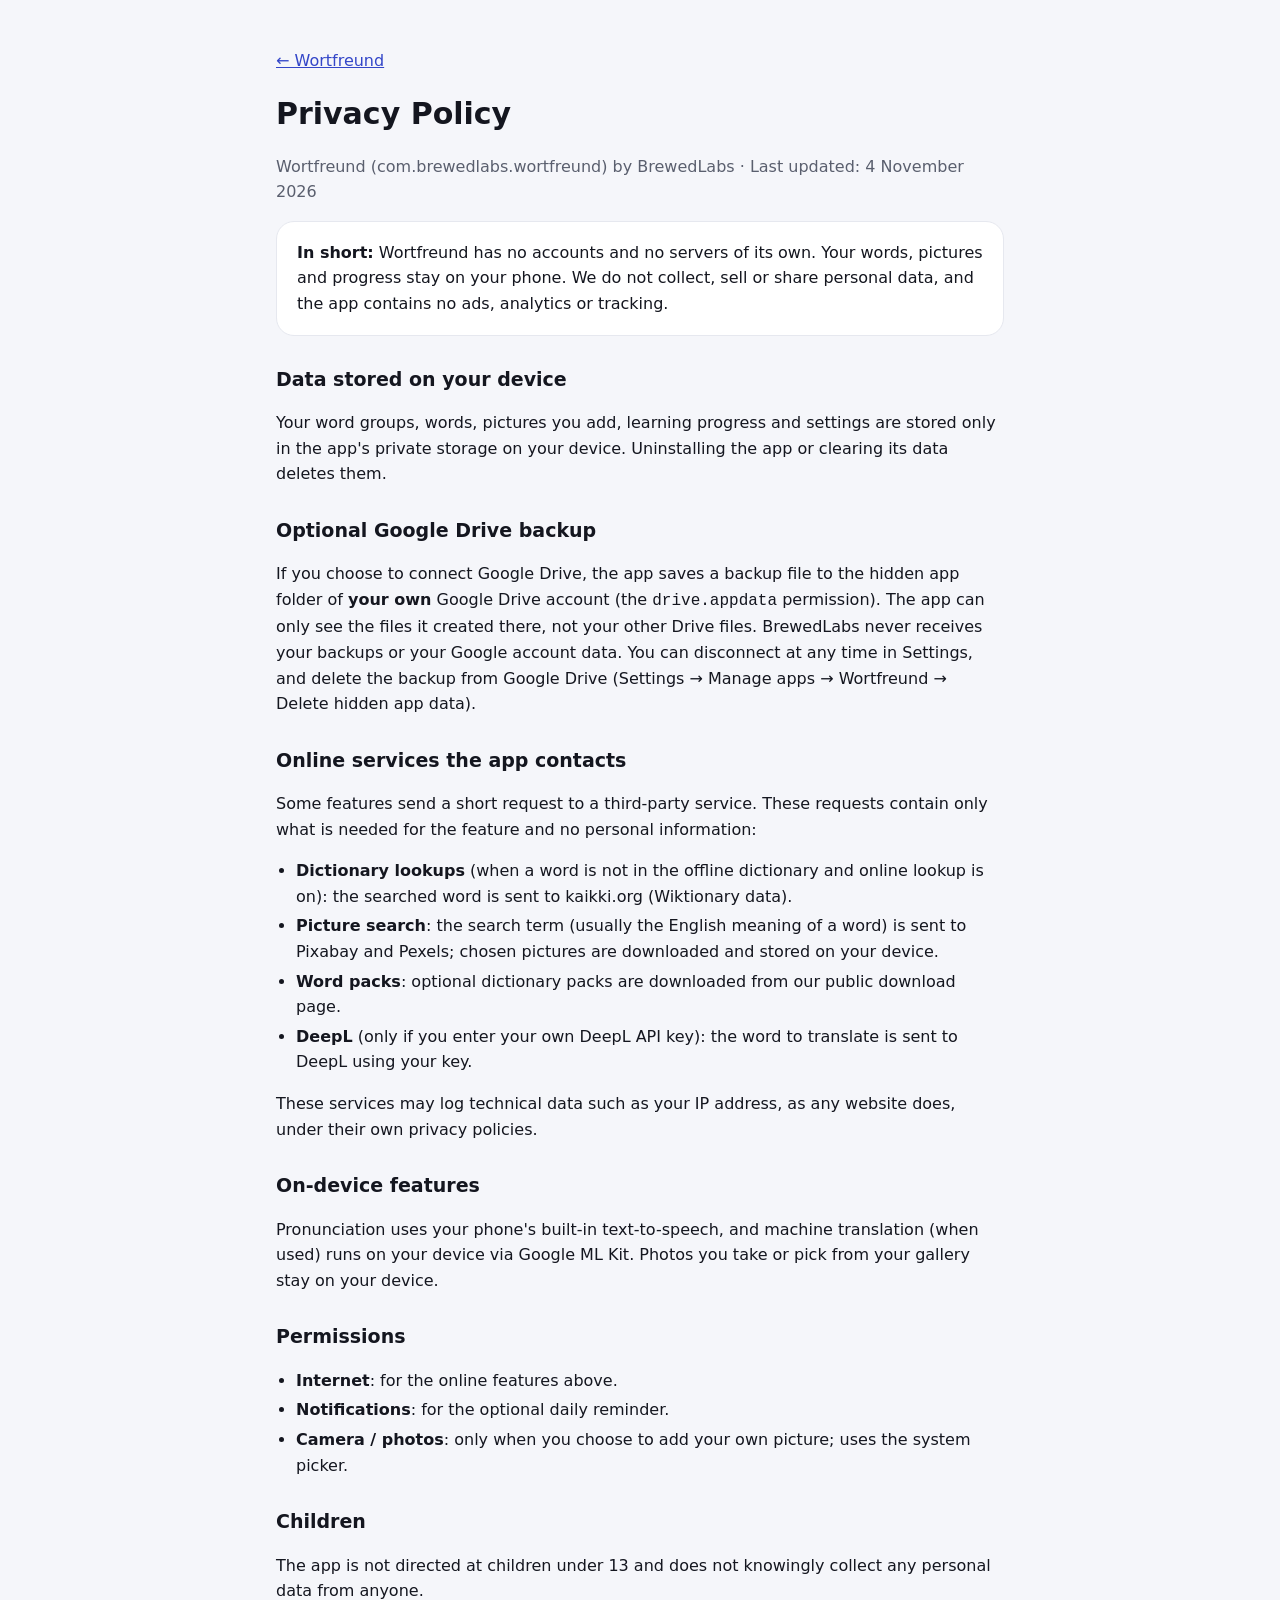
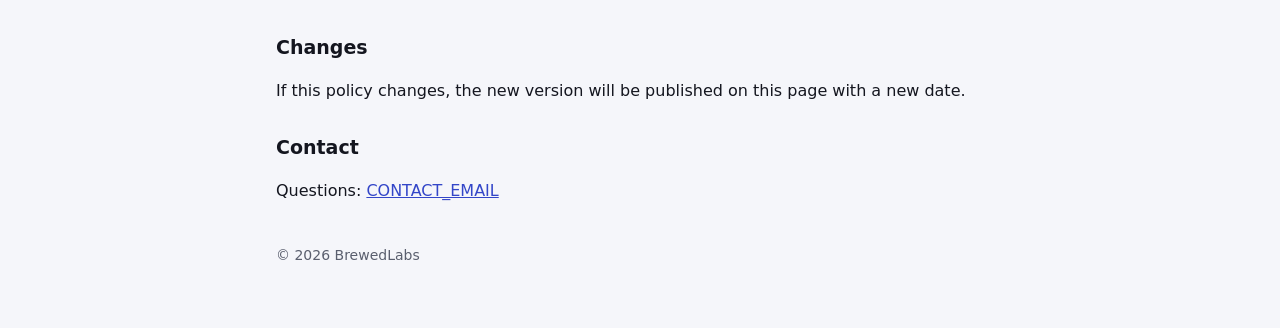
==== privacy.html @ 00dea7fc "Add files via upload" ====
<!DOCTYPE html>
<html lang="en"><head><meta charset="utf-8"><meta name="viewport" content="width=device-width,initial-scale=1">
<title>Wortfreund – Privacy Policy</title><link rel="stylesheet" href="style.css"></head>
<body><main>
<p><a href="index.html">← Wortfreund</a></p>
<h1>Privacy Policy</h1>
<p class="muted">Wortfreund (com.brewedlabs.wortfreund) by BrewedLabs · Last updated: 4 November 2026</p>

<div class="card"><b>In short:</b> Wortfreund has no accounts and no servers of its own. Your words, pictures and progress stay on your phone. We do not collect, sell or share personal data, and the app contains no ads, analytics or tracking.</div>

<h2>Data stored on your device</h2>
<p>Your word groups, words, pictures you add, learning progress and settings are stored only in the app's private storage on your device. Uninstalling the app or clearing its data deletes them.</p>

<h2>Optional Google Drive backup</h2>
<p>If you choose to connect Google Drive, the app saves a backup file to the hidden app folder of <b>your own</b> Google Drive account (the <code>drive.appdata</code> permission). The app can only see the files it created there, not your other Drive files. BrewedLabs never receives your backups or your Google account data. You can disconnect at any time in Settings, and delete the backup from Google Drive (Settings → Manage apps → Wortfreund → Delete hidden app data).</p>

<h2>Online services the app contacts</h2>
<p>Some features send a short request to a third-party service. These requests contain only what is needed for the feature and no personal information:</p>
<ul>
<li><b>Dictionary lookups</b> (when a word is not in the offline dictionary and online lookup is on): the searched word is sent to kaikki.org (Wiktionary data).</li>
<li><b>Picture search</b>: the search term (usually the English meaning of a word) is sent to Pixabay and Pexels; chosen pictures are downloaded and stored on your device.</li>
<li><b>Word packs</b>: optional dictionary packs are downloaded from our public download page.</li>
<li><b>DeepL</b> (only if you enter your own DeepL API key): the word to translate is sent to DeepL using your key.</li>
</ul>
<p>These services may log technical data such as your IP address, as any website does, under their own privacy policies.</p>

<h2>On-device features</h2>
<p>Pronunciation uses your phone's built-in text-to-speech, and machine translation (when used) runs on your device via Google ML Kit. Photos you take or pick from your gallery stay on your device.</p>

<h2>Permissions</h2>
<ul>
<li><b>Internet</b>: for the online features above.</li>
<li><b>Notifications</b>: for the optional daily reminder.</li>
<li><b>Camera / photos</b>: only when you choose to add your own picture; uses the system picker.</li>
</ul>

<h2>Children</h2>
<p>The app is not directed at children under 13 and does not knowingly collect any personal data from anyone.</p>

<h2>Changes</h2>
<p>If this policy changes, the new version will be published on this page with a new date.</p>

<h2>Contact</h2>
<p>Questions: <a href="mailto:CONTACT_EMAIL">CONTACT_EMAIL</a></p>
<footer class="muted">© 2026 BrewedLabs</footer>
</main></body></html>
---- style.css ----
:root{--p:#3346C8;--bg:#F5F6FA;--card:#fff;--b:#E6E8EF;--t:#14161F;--m:#5A5F6E}
@media (prefers-color-scheme:dark){:root{--bg:#12141B;--card:#1B1E27;--b:#2A2E3A;--t:#ECEEF4;--m:#A6ABB8;--p:#8C9BFF}}
*{box-sizing:border-box}body{margin:0;background:var(--bg);color:var(--t);font:16px/1.6 system-ui,-apple-system,"Segoe UI",sans-serif}
main{max-width:760px;margin:0 auto;padding:32px 16px 64px}
h1{font-size:30px;margin:0 0 4px}h2{font-size:19px;margin:28px 0 6px}
.muted{color:var(--m)}a{color:var(--p)}
.card{background:var(--card);border:1px solid var(--b);border-radius:18px;padding:18px 20px;margin-top:16px}
.tiles{display:flex;gap:8px;margin:0 0 16px}.tiles span{font-weight:800;border-radius:12px;padding:8px 12px}
.der{background:#E3ECFD;color:#1A4FBF}.die{background:#FCE4EC;color:#A3134A}.das{background:#E2F4E7;color:#17692F}
ul{padding-left:20px}li{margin:4px 0}footer{margin-top:40px;font-size:14px}
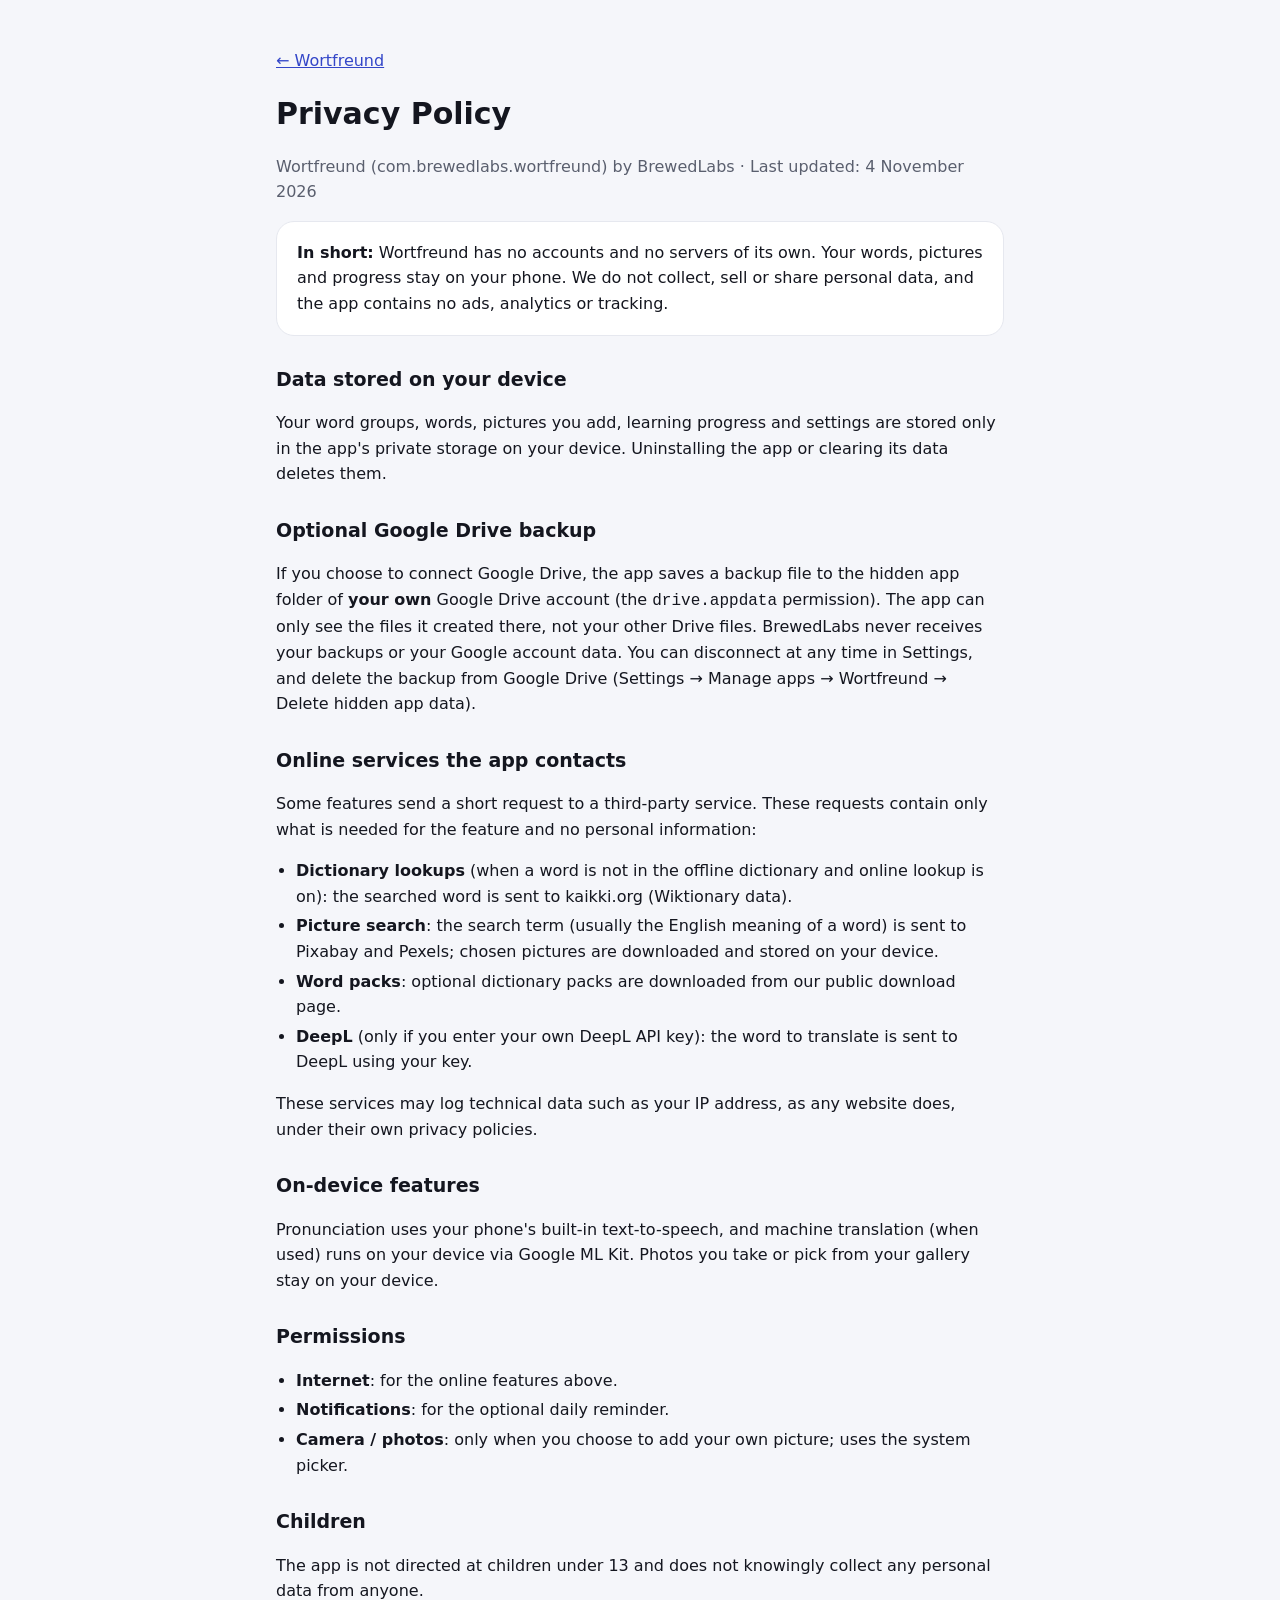
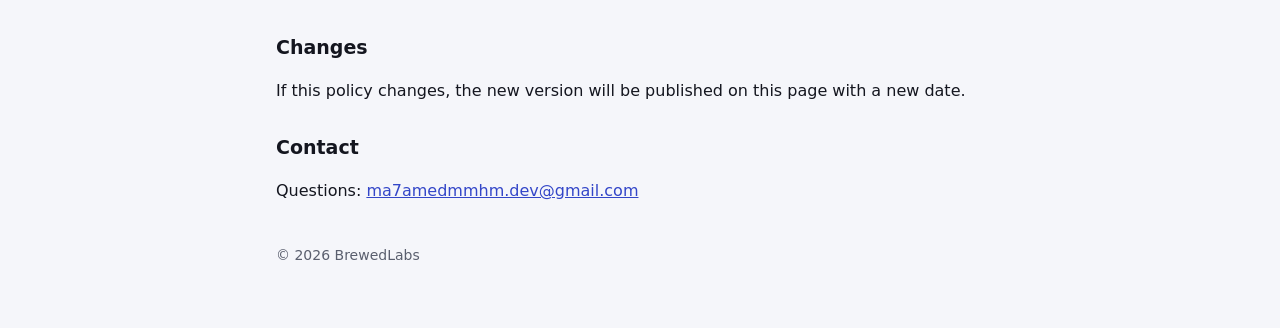
==== commit 776cc340: "Update privacy.html" ====
--- a/privacy.html
+++ b/privacy.html
@@ -41,6 +41,6 @@
 <p>If this policy changes, the new version will be published on this page with a new date.</p>
 
 <h2>Contact</h2>
-<p>Questions: <a href="mailto:CONTACT_EMAIL">CONTACT_EMAIL</a></p>
+<p>Questions: <a href="mailto:ma7amedmmhm.dev@gmail.com">ma7amedmmhm.dev@gmail.com</a></p>
 <footer class="muted">© 2026 BrewedLabs</footer>
 </main></body></html>
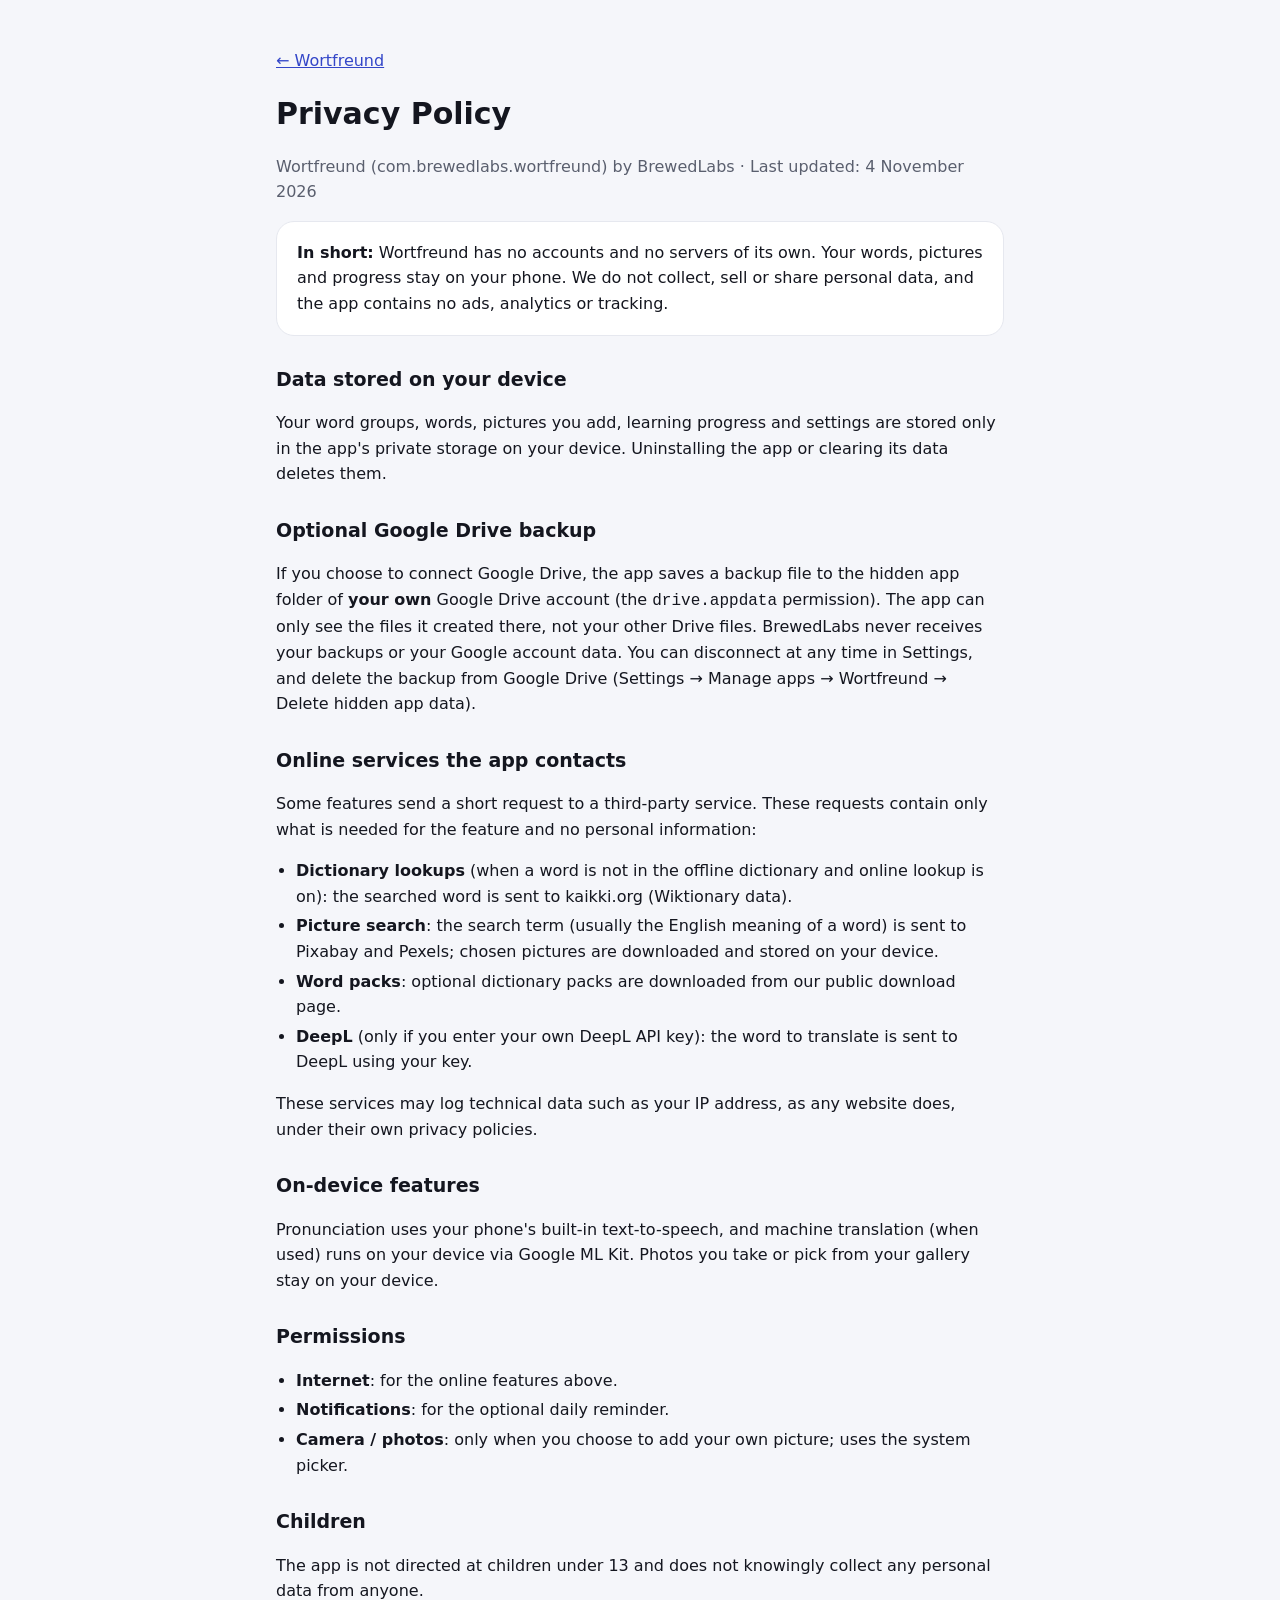
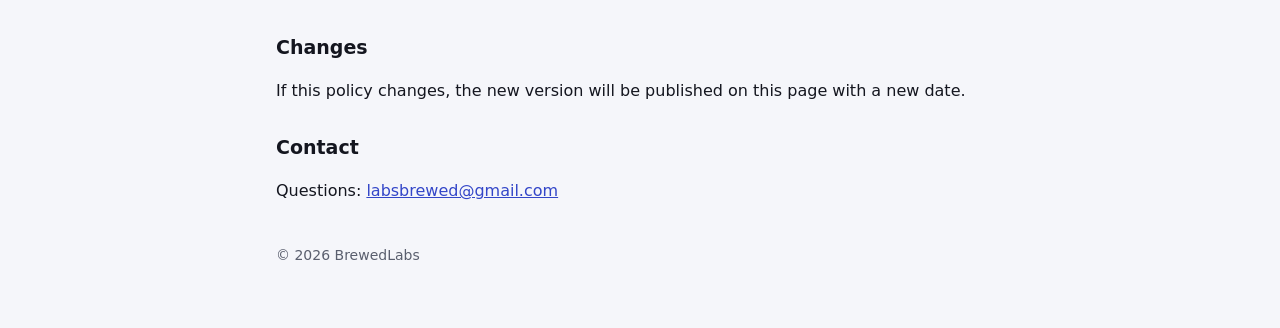
==== commit 5a57ea29: "Update privacy.html" ====
--- a/privacy.html
+++ b/privacy.html
@@ -41,6 +41,6 @@
 <p>If this policy changes, the new version will be published on this page with a new date.</p>
 
 <h2>Contact</h2>
-<p>Questions: <a href="mailto:ma7amedmmhm.dev@gmail.com">ma7amedmmhm.dev@gmail.com</a></p>
+<p>Questions: <a href="mailto:labsbrewed@gmail.com">labsbrewed@gmail.com</a></p>
 <footer class="muted">© 2026 BrewedLabs</footer>
 </main></body></html>
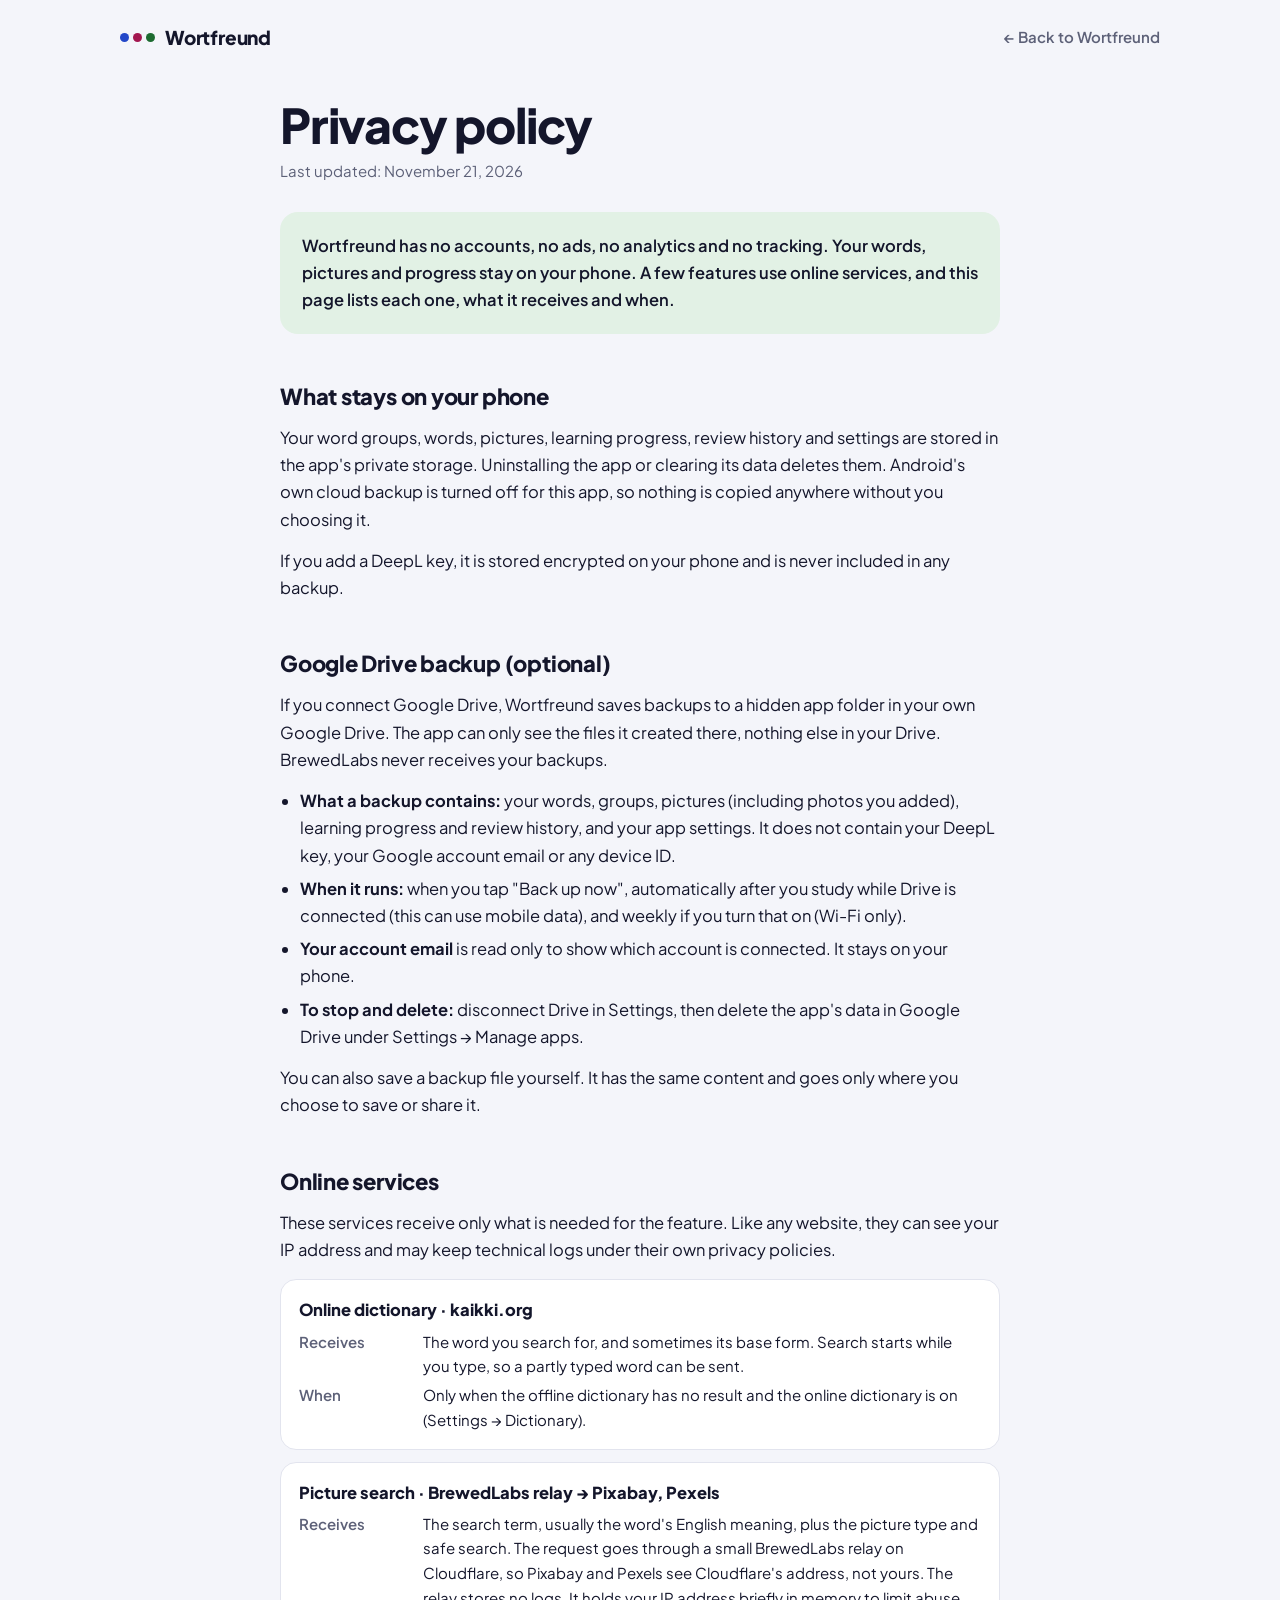
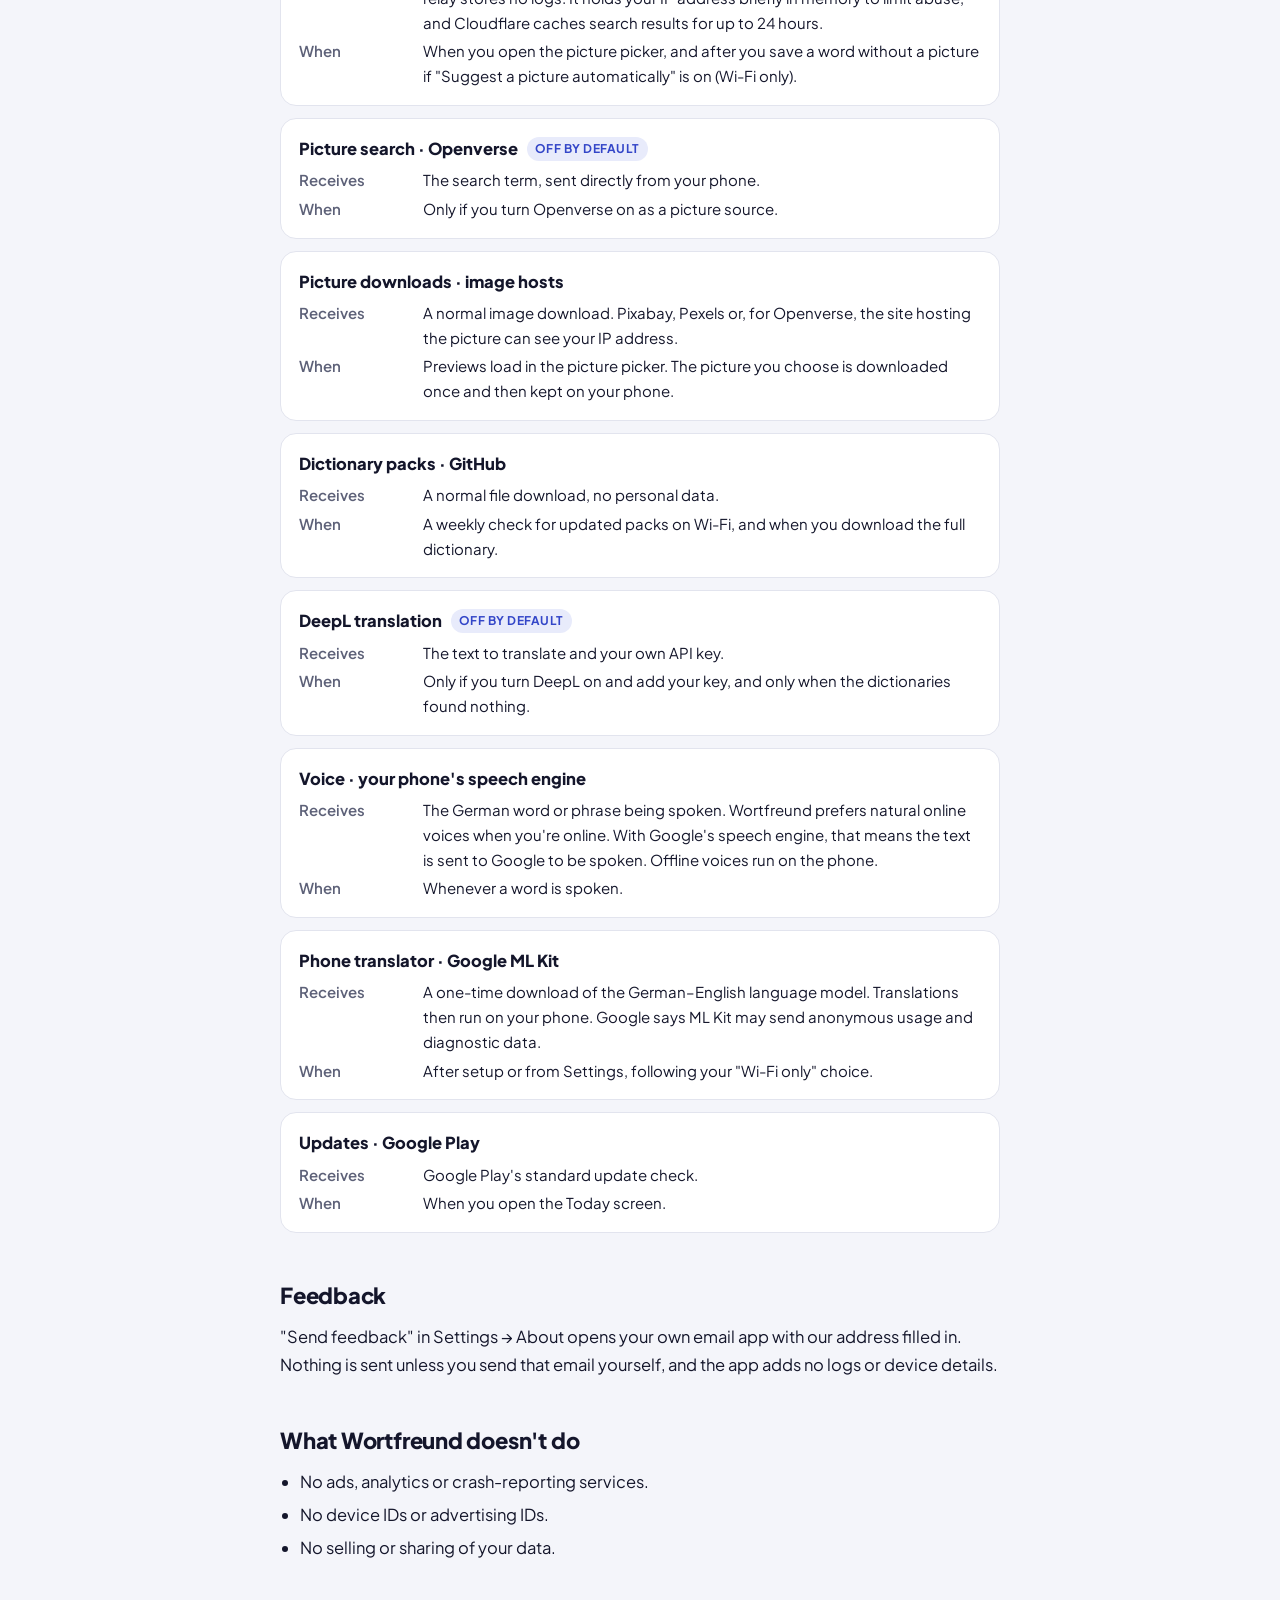
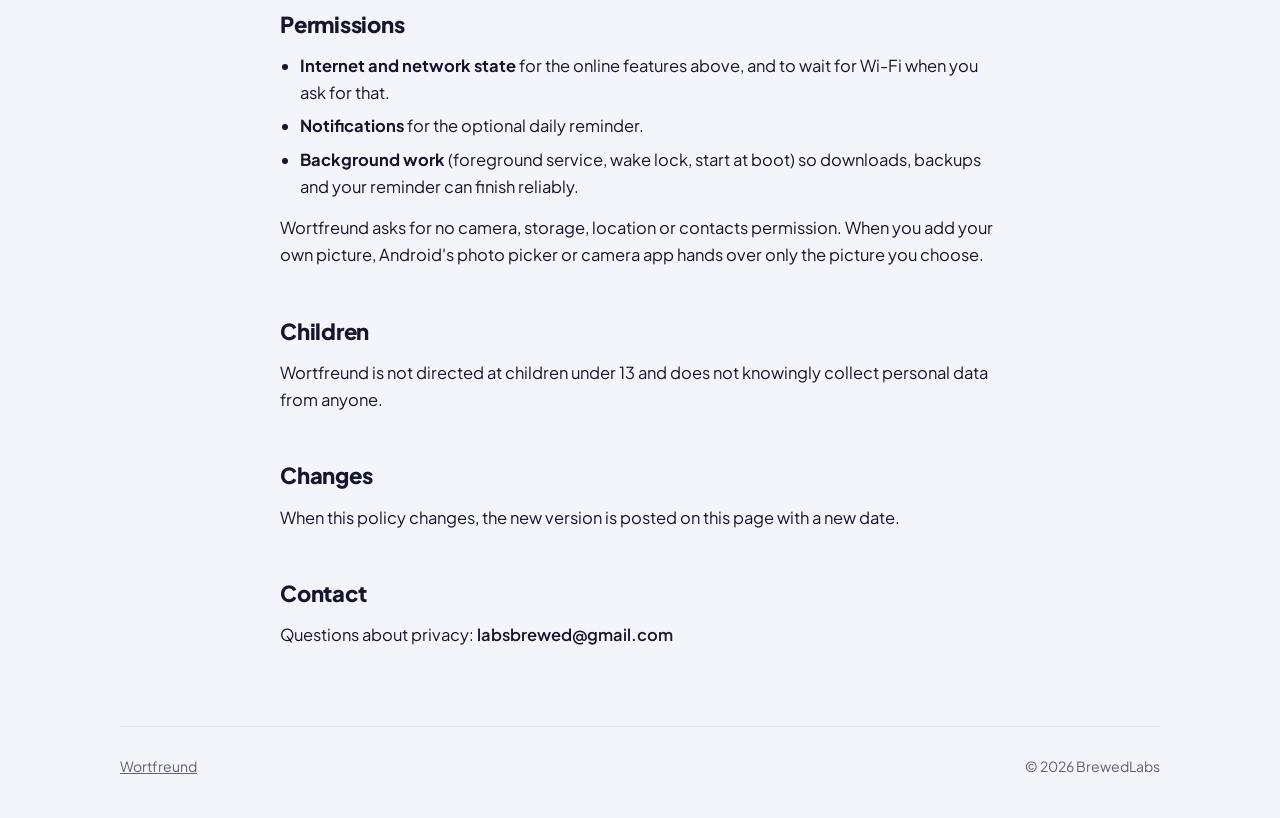
==== commit a3bbd1e6: "Updated version after new site" ====
--- a/privacy.html
+++ b/privacy.html
@@ -1,46 +1,176 @@
-<!DOCTYPE html>
-<html lang="en"><head><meta charset="utf-8"><meta name="viewport" content="width=device-width,initial-scale=1">
-<title>Wortfreund – Privacy Policy</title><link rel="stylesheet" href="style.css"></head>
-<body><main>
-<p><a href="index.html">← Wortfreund</a></p>
-<h1>Privacy Policy</h1>
-<p class="muted">Wortfreund (com.brewedlabs.wortfreund) by BrewedLabs · Last updated: 4 November 2026</p>
+<!doctype html>
+<html lang="en">
+<head>
+<meta charset="utf-8">
+<meta name="viewport" content="width=device-width, initial-scale=1, viewport-fit=cover">
+<title>Wortfreund Privacy Policy</title>
+<meta name="description" content="What Wortfreund keeps on your phone, what it sends to online services, and when.">
+<link rel="preconnect" href="https://fonts.googleapis.com">
+<link rel="preconnect" href="https://fonts.gstatic.com" crossorigin>
+<link rel="stylesheet" href="https://fonts.googleapis.com/css2?family=Plus+Jakarta+Sans:wght@400;500;600;700;800&display=swap">
+<style>
+/* Layout: same header/footer as the landing page; one readable column; online services as label/value rows. */
+:root{
+  --bg:#F4F5FA; --surface:#FFFFFF; --ink:#14162B; --muted:#5D6178; --line:#E2E4EE;
+  --primary:#3346C8; --primary-tint:#E8EBFB;
+  --der:#2347C8; --die:#A3164F; --das:#1D6B30; --das-bg:#E2F1E5;
+  --font:"Plus Jakarta Sans",system-ui,-apple-system,"Segoe UI",Roboto,sans-serif;
+}
+@media (prefers-color-scheme:dark){:root:not([data-theme="light"]){
+  --bg:#0F111B; --surface:#181B29; --ink:#ECEEF7; --muted:#A3A8BF; --line:#2A2E42;
+  --primary:#AAB5FF; --primary-tint:#232842;
+  --der:#93AAFF; --die:#FF91B9; --das:#83D69D; --das-bg:#18301F; color-scheme:dark}}
+:root[data-theme="dark"]{
+  --bg:#0F111B; --surface:#181B29; --ink:#ECEEF7; --muted:#A3A8BF; --line:#2A2E42;
+  --primary:#AAB5FF; --primary-tint:#232842;
+  --der:#93AAFF; --die:#FF91B9; --das:#83D69D; --das-bg:#18301F; color-scheme:dark}
+*{box-sizing:border-box}
+body{background:var(--bg);color:var(--ink);font-family:var(--font);font-size:16.5px;line-height:1.65;-webkit-font-smoothing:antialiased}
+.wrap{max-width:1080px;margin:0 auto;padding-left:max(20px,env(safe-area-inset-left,0px));padding-right:max(20px,env(safe-area-inset-right,0px))}
+a{color:var(--primary)}
+a:focus-visible{outline:3px solid var(--primary);outline-offset:3px;border-radius:6px}
+nav{display:flex;align-items:center;justify-content:space-between;gap:16px;padding-block:22px}
+.mark{display:flex;align-items:center;gap:10px;font-weight:800;font-size:19px;color:var(--ink);text-decoration:none;letter-spacing:-.01em}
+.dots{display:flex;gap:4px}.dots i{width:9px;height:9px;border-radius:50%;display:block}
+.dots i:nth-child(1){background:var(--der)}.dots i:nth-child(2){background:var(--die)}.dots i:nth-child(3){background:var(--das)}
+nav a.back{color:var(--muted);text-decoration:none;font-weight:600;font-size:15px}
+nav a.back:hover{color:var(--ink)}
+article{max-width:720px;margin:0 auto;padding-block:24px 64px}
+h1{font-size:clamp(34px,5vw,48px);line-height:1.08;letter-spacing:-.025em;font-weight:800;margin:0 0 8px;text-wrap:balance}
+.date{color:var(--muted);font-size:15px;margin:0 0 28px}
+.summary{background:var(--das-bg);border-radius:18px;padding:20px 22px;margin:0 0 40px;font-weight:600}
+.summary p{margin:0}
+h2{font-size:22px;letter-spacing:-.01em;font-weight:800;margin:44px 0 10px;text-wrap:balance}
+p{margin:0 0 14px}
+ul{margin:0 0 14px;padding-left:20px}
+li{margin-bottom:6px}
+.muted{color:var(--muted)}
+.services{display:grid;gap:12px;margin:16px 0 8px}
+.svc{background:var(--surface);border:1px solid var(--line);border-radius:16px;padding:16px 18px}
+.svc h3{margin:0 0 6px;font-size:16.5px;font-weight:800}
+.svc dl{display:grid;grid-template-columns:110px 1fr;gap:4px 14px;margin:0;font-size:15px}
+.svc dt{color:var(--muted);font-weight:600}
+.svc dd{margin:0;min-width:0}
+.off{display:inline-block;font-size:12px;font-weight:700;letter-spacing:.04em;text-transform:uppercase;color:var(--primary);background:var(--primary-tint);border-radius:999px;padding:2px 8px;margin-left:6px;vertical-align:2px}
+.mail{user-select:all;font-weight:600}
+footer{border-top:1px solid var(--line);padding-block:28px 40px;display:flex;flex-wrap:wrap;gap:12px 28px;justify-content:space-between;color:var(--muted);font-size:14px}
+footer a{color:var(--muted)}
+@media (max-width:520px){.svc dl{grid-template-columns:1fr}.svc dt{margin-top:6px}}
+</style>
+<style>body{margin:0}img{max-width:100%}</style>
+</head>
+<body>
 
-<div class="card"><b>In short:</b> Wortfreund has no accounts and no servers of its own. Your words, pictures and progress stay on your phone. We do not collect, sell or share personal data, and the app contains no ads, analytics or tracking.</div>
+<div class="wrap">
+  <nav aria-label="Main">
+    <a class="mark" href="index.html"><span class="dots" aria-hidden="true"><i></i><i></i><i></i></span>Wortfreund</a>
+    <a class="back" href="index.html">← Back to Wortfreund</a>
+  </nav>
 
-<h2>Data stored on your device</h2>
-<p>Your word groups, words, pictures you add, learning progress and settings are stored only in the app's private storage on your device. Uninstalling the app or clearing its data deletes them.</p>
+  <article>
+    <h1>Privacy policy</h1>
+    <p class="date">Last updated: November 21, 2026</p>
 
-<h2>Optional Google Drive backup</h2>
-<p>If you choose to connect Google Drive, the app saves a backup file to the hidden app folder of <b>your own</b> Google Drive account (the <code>drive.appdata</code> permission). The app can only see the files it created there, not your other Drive files. BrewedLabs never receives your backups or your Google account data. You can disconnect at any time in Settings, and delete the backup from Google Drive (Settings → Manage apps → Wortfreund → Delete hidden app data).</p>
+    <div class="summary"><p>Wortfreund has no accounts, no ads, no analytics and no tracking. Your words, pictures and progress stay on your phone. A few features use online services, and this page lists each one, what it receives and when.</p></div>
 
-<h2>Online services the app contacts</h2>
-<p>Some features send a short request to a third-party service. These requests contain only what is needed for the feature and no personal information:</p>
-<ul>
-<li><b>Dictionary lookups</b> (when a word is not in the offline dictionary and online lookup is on): the searched word is sent to kaikki.org (Wiktionary data).</li>
-<li><b>Picture search</b>: the search term (usually the English meaning of a word) is sent to Pixabay and Pexels; chosen pictures are downloaded and stored on your device.</li>
-<li><b>Word packs</b>: optional dictionary packs are downloaded from our public download page.</li>
-<li><b>DeepL</b> (only if you enter your own DeepL API key): the word to translate is sent to DeepL using your key.</li>
-</ul>
-<p>These services may log technical data such as your IP address, as any website does, under their own privacy policies.</p>
+    <h2>What stays on your phone</h2>
+    <p>Your word groups, words, pictures, learning progress, review history and settings are stored in the app's private storage. Uninstalling the app or clearing its data deletes them. Android's own cloud backup is turned off for this app, so nothing is copied anywhere without you choosing it.</p>
+    <p>If you add a DeepL key, it is stored encrypted on your phone and is never included in any backup.</p>
 
-<h2>On-device features</h2>
-<p>Pronunciation uses your phone's built-in text-to-speech, and machine translation (when used) runs on your device via Google ML Kit. Photos you take or pick from your gallery stay on your device.</p>
+    <h2>Google Drive backup (optional)</h2>
+    <p>If you connect Google Drive, Wortfreund saves backups to a hidden app folder in your own Google Drive. The app can only see the files it created there, nothing else in your Drive. BrewedLabs never receives your backups.</p>
+    <ul>
+      <li><b>What a backup contains:</b> your words, groups, pictures (including photos you added), learning progress and review history, and your app settings. It does not contain your DeepL key, your Google account email or any device ID.</li>
+      <li><b>When it runs:</b> when you tap "Back up now", automatically after you study while Drive is connected (this can use mobile data), and weekly if you turn that on (Wi-Fi only).</li>
+      <li><b>Your account email</b> is read only to show which account is connected. It stays on your phone.</li>
+      <li><b>To stop and delete:</b> disconnect Drive in Settings, then delete the app's data in Google Drive under Settings → Manage apps.</li>
+    </ul>
+    <p>You can also save a backup file yourself. It has the same content and goes only where you choose to save or share it.</p>
 
-<h2>Permissions</h2>
-<ul>
-<li><b>Internet</b>: for the online features above.</li>
-<li><b>Notifications</b>: for the optional daily reminder.</li>
-<li><b>Camera / photos</b>: only when you choose to add your own picture; uses the system picker.</li>
-</ul>
+    <h2>Online services</h2>
+    <p>These services receive only what is needed for the feature. Like any website, they can see your IP address and may keep technical logs under their own privacy policies.</p>
 
-<h2>Children</h2>
-<p>The app is not directed at children under 13 and does not knowingly collect any personal data from anyone.</p>
+    <div class="services">
+      <section class="svc">
+        <h3>Online dictionary · kaikki.org</h3>
+        <dl><dt>Receives</dt><dd>The word you search for, and sometimes its base form. Search starts while you type, so a partly typed word can be sent.</dd>
+        <dt>When</dt><dd>Only when the offline dictionary has no result and the online dictionary is on (Settings → Dictionary).</dd></dl>
+      </section>
+      <section class="svc">
+        <h3>Picture search · BrewedLabs relay → Pixabay, Pexels</h3>
+        <dl><dt>Receives</dt><dd>The search term, usually the word's English meaning, plus the picture type and safe search. The request goes through a small BrewedLabs relay on Cloudflare, so Pixabay and Pexels see Cloudflare's address, not yours. The relay stores no logs. It holds your IP address briefly in memory to limit abuse, and Cloudflare caches search results for up to 24 hours.</dd>
+        <dt>When</dt><dd>When you open the picture picker, and after you save a word without a picture if "Suggest a picture automatically" is on (Wi-Fi only).</dd></dl>
+      </section>
+      <section class="svc">
+        <h3>Picture search · Openverse <span class="off">off by default</span></h3>
+        <dl><dt>Receives</dt><dd>The search term, sent directly from your phone.</dd>
+        <dt>When</dt><dd>Only if you turn Openverse on as a picture source.</dd></dl>
+      </section>
+      <section class="svc">
+        <h3>Picture downloads · image hosts</h3>
+        <dl><dt>Receives</dt><dd>A normal image download. Pixabay, Pexels or, for Openverse, the site hosting the picture can see your IP address.</dd>
+        <dt>When</dt><dd>Previews load in the picture picker. The picture you choose is downloaded once and then kept on your phone.</dd></dl>
+      </section>
+      <section class="svc">
+        <h3>Dictionary packs · GitHub</h3>
+        <dl><dt>Receives</dt><dd>A normal file download, no personal data.</dd>
+        <dt>When</dt><dd>A weekly check for updated packs on Wi-Fi, and when you download the full dictionary.</dd></dl>
+      </section>
+      <section class="svc">
+        <h3>DeepL translation <span class="off">off by default</span></h3>
+        <dl><dt>Receives</dt><dd>The text to translate and your own API key.</dd>
+        <dt>When</dt><dd>Only if you turn DeepL on and add your key, and only when the dictionaries found nothing.</dd></dl>
+      </section>
+      <section class="svc">
+        <h3>Voice · your phone's speech engine</h3>
+        <dl><dt>Receives</dt><dd>The German word or phrase being spoken. Wortfreund prefers natural online voices when you're online. With Google's speech engine, that means the text is sent to Google to be spoken. Offline voices run on the phone.</dd>
+        <dt>When</dt><dd>Whenever a word is spoken.</dd></dl>
+      </section>
+      <section class="svc">
+        <h3>Phone translator · Google ML Kit</h3>
+        <dl><dt>Receives</dt><dd>A one-time download of the German–English language model. Translations then run on your phone. Google says ML Kit may send anonymous usage and diagnostic data.</dd>
+        <dt>When</dt><dd>After setup or from Settings, following your "Wi-Fi only" choice.</dd></dl>
+      </section>
+      <section class="svc">
+        <h3>Updates · Google Play</h3>
+        <dl><dt>Receives</dt><dd>Google Play's standard update check.</dd>
+        <dt>When</dt><dd>When you open the Today screen.</dd></dl>
+      </section>
+    </div>
 
-<h2>Changes</h2>
-<p>If this policy changes, the new version will be published on this page with a new date.</p>
+    <h2>Feedback</h2>
+    <p>"Send feedback" in Settings → About opens your own email app with our address filled in. Nothing is sent unless you send that email yourself, and the app adds no logs or device details.</p>
 
-<h2>Contact</h2>
-<p>Questions: <a href="mailto:labsbrewed@gmail.com">labsbrewed@gmail.com</a></p>
-<footer class="muted">© 2026 BrewedLabs</footer>
-</main></body></html>
+    <h2>What Wortfreund doesn't do</h2>
+    <ul>
+      <li>No ads, analytics or crash-reporting services.</li>
+      <li>No device IDs or advertising IDs.</li>
+      <li>No selling or sharing of your data.</li>
+    </ul>
+
+    <h2>Permissions</h2>
+    <ul>
+      <li><b>Internet and network state</b> for the online features above, and to wait for Wi-Fi when you ask for that.</li>
+      <li><b>Notifications</b> for the optional daily reminder.</li>
+      <li><b>Background work</b> (foreground service, wake lock, start at boot) so downloads, backups and your reminder can finish reliably.</li>
+    </ul>
+    <p>Wortfreund asks for no camera, storage, location or contacts permission. When you add your own picture, Android's photo picker or camera app hands over only the picture you choose.</p>
+
+    <h2>Children</h2>
+    <p>Wortfreund is not directed at children under 13 and does not knowingly collect personal data from anyone.</p>
+
+    <h2>Changes</h2>
+    <p>When this policy changes, the new version is posted on this page with a new date.</p>
+
+    <h2>Contact</h2>
+    <p>Questions about privacy: <span class="mail">labsbrewed@gmail.com</span></p>
+  </article>
+
+  <footer>
+    <a href="index.html">Wortfreund</a>
+    <span>© 2026 BrewedLabs</span>
+  </footer>
+</div>
+
+</body>
+</html>
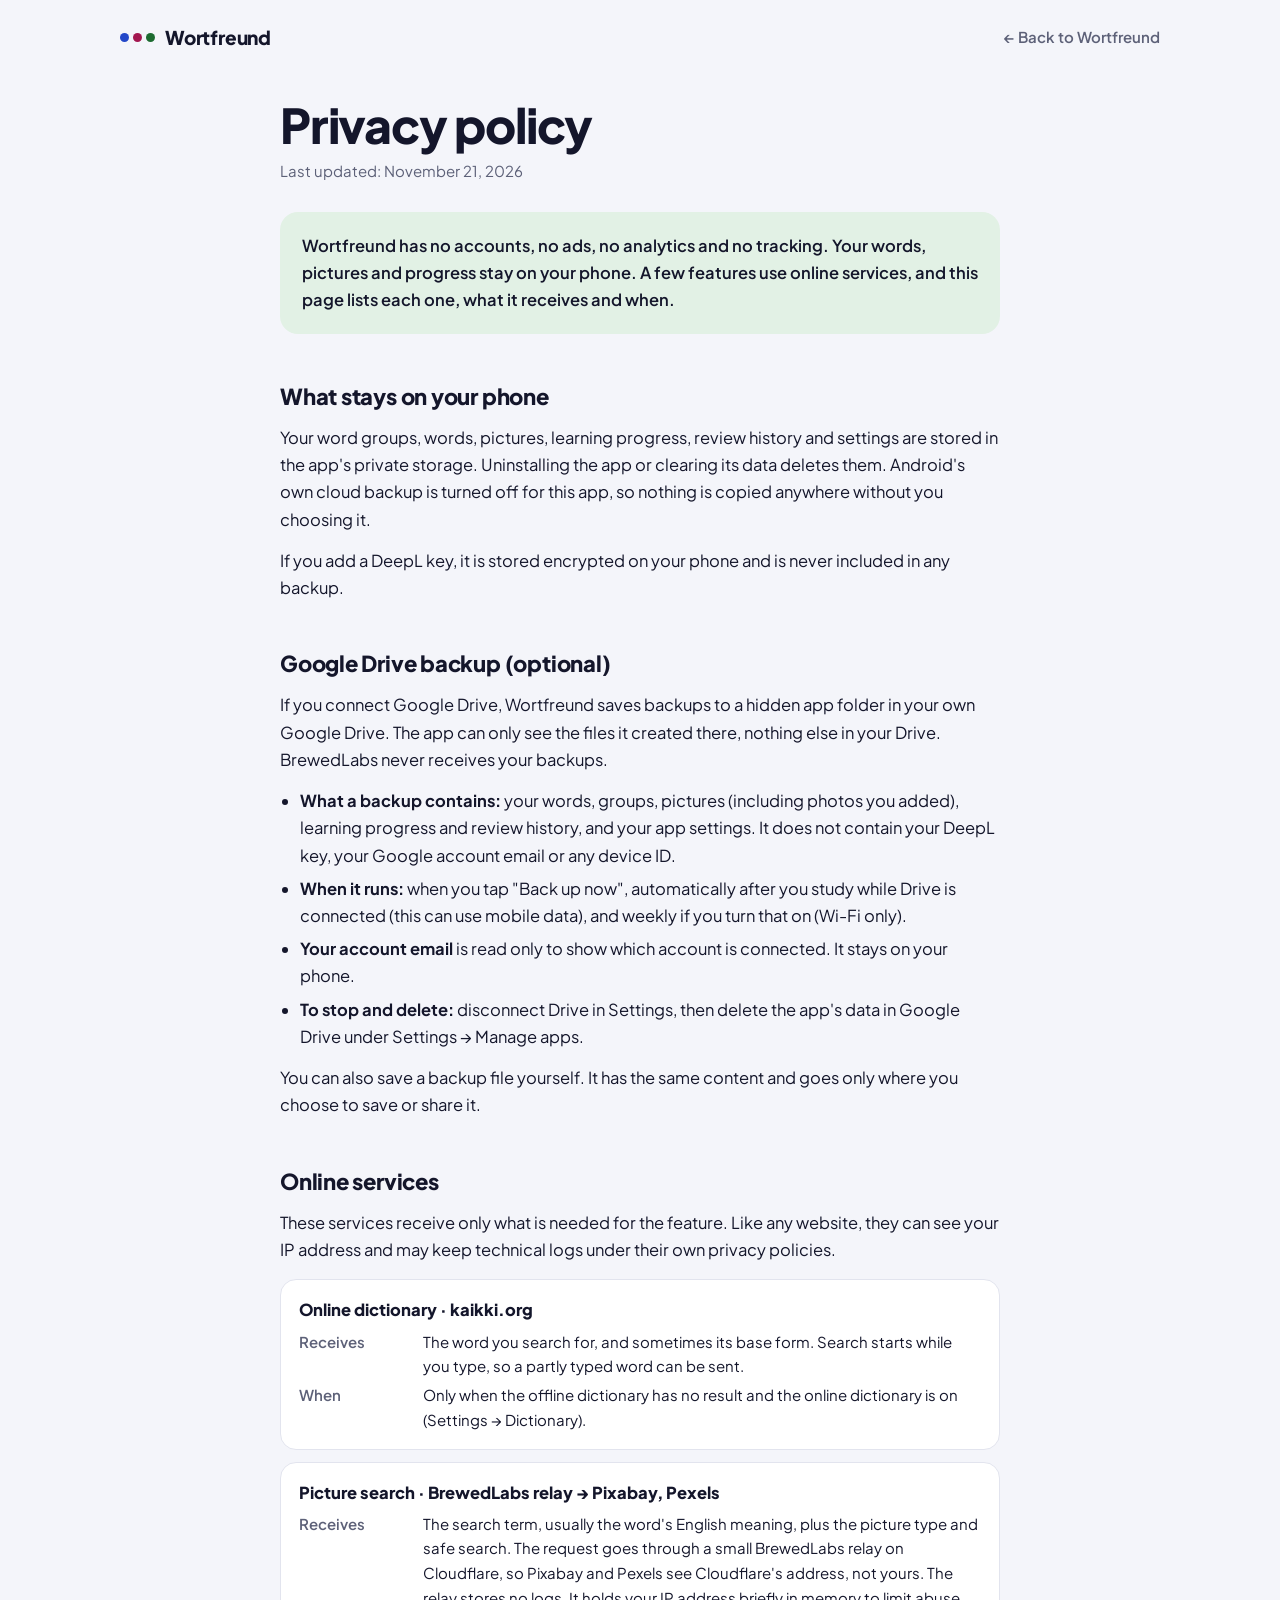
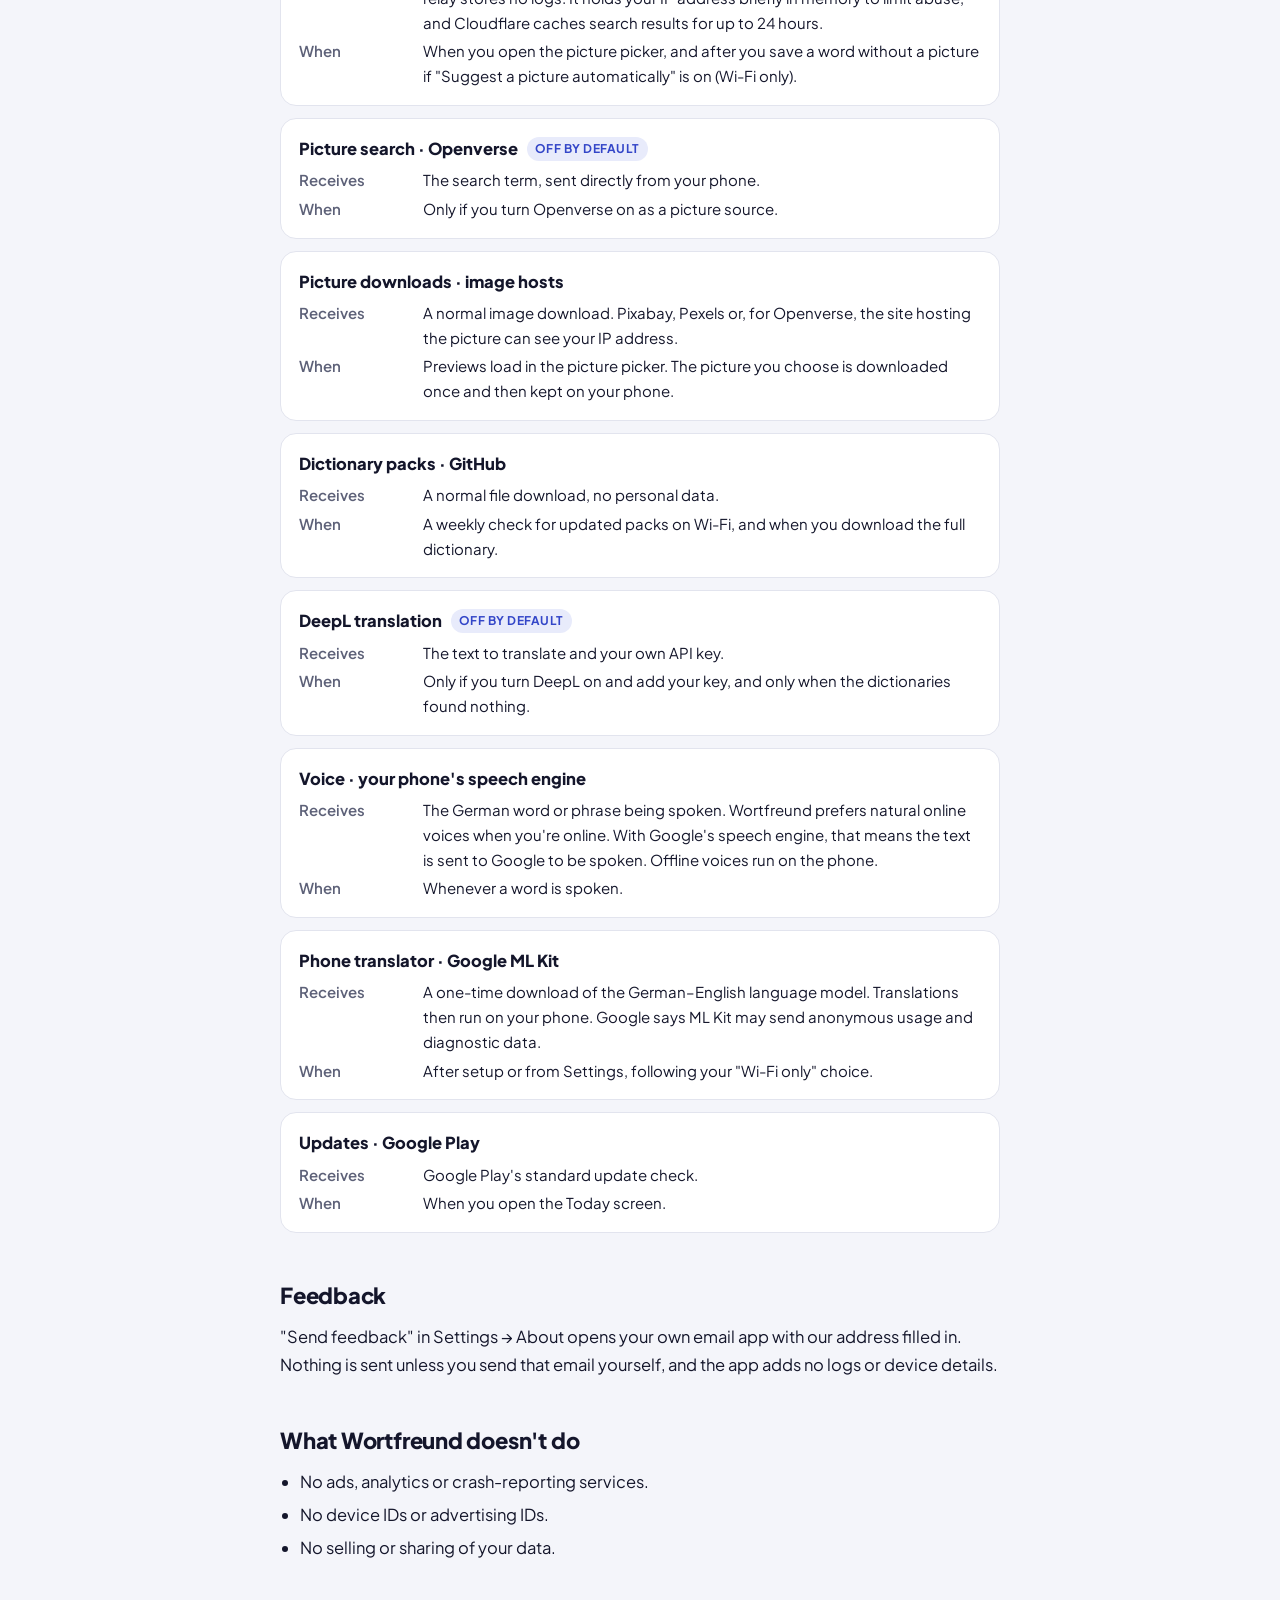
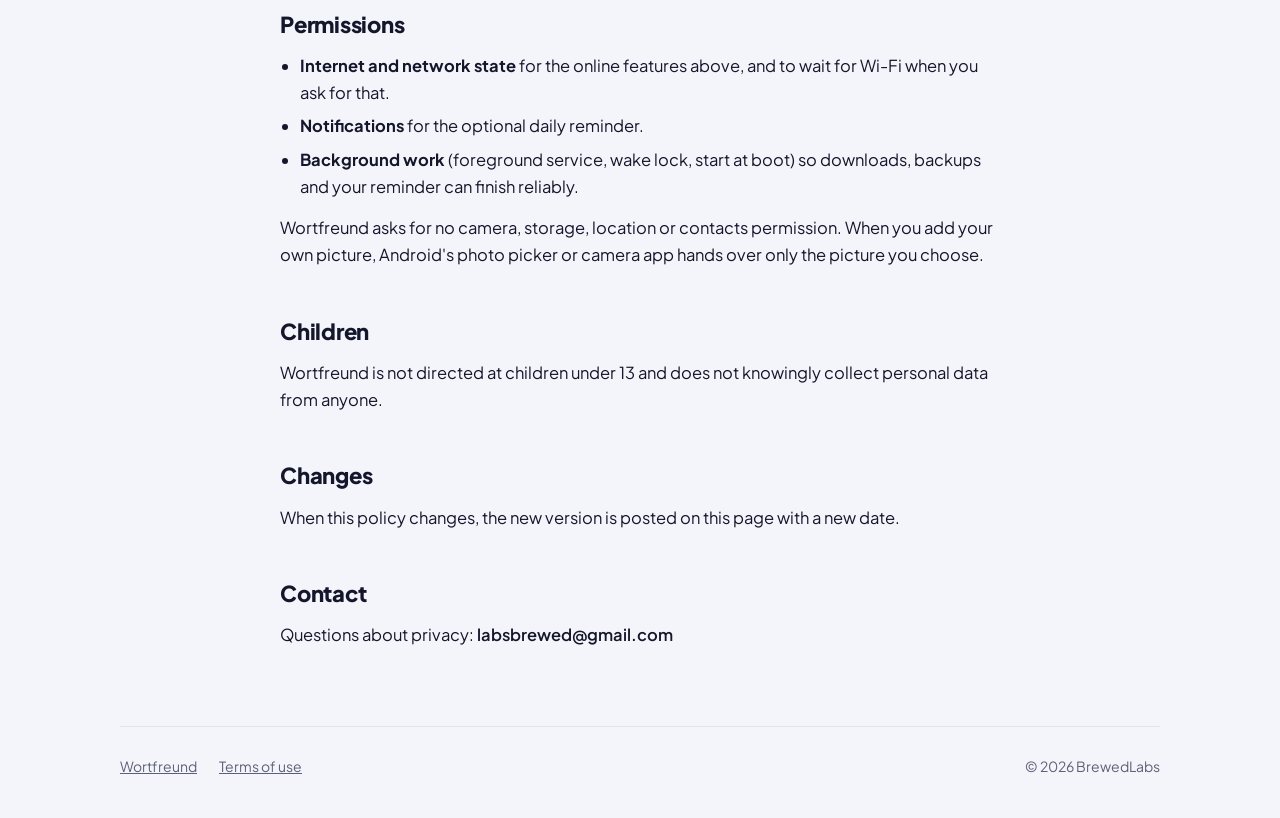
==== commit 2fe6afe0: "Updated site version" ====
--- a/privacy.html
+++ b/privacy.html
@@ -167,7 +167,7 @@
   </article>
 
   <footer>
-    <a href="index.html">Wortfreund</a>
+    <div style="display:flex;gap:22px;flex-wrap:wrap"><a href="index.html">Wortfreund</a><a href="terms.html">Terms of use</a></div>
     <span>© 2026 BrewedLabs</span>
   </footer>
 </div>
